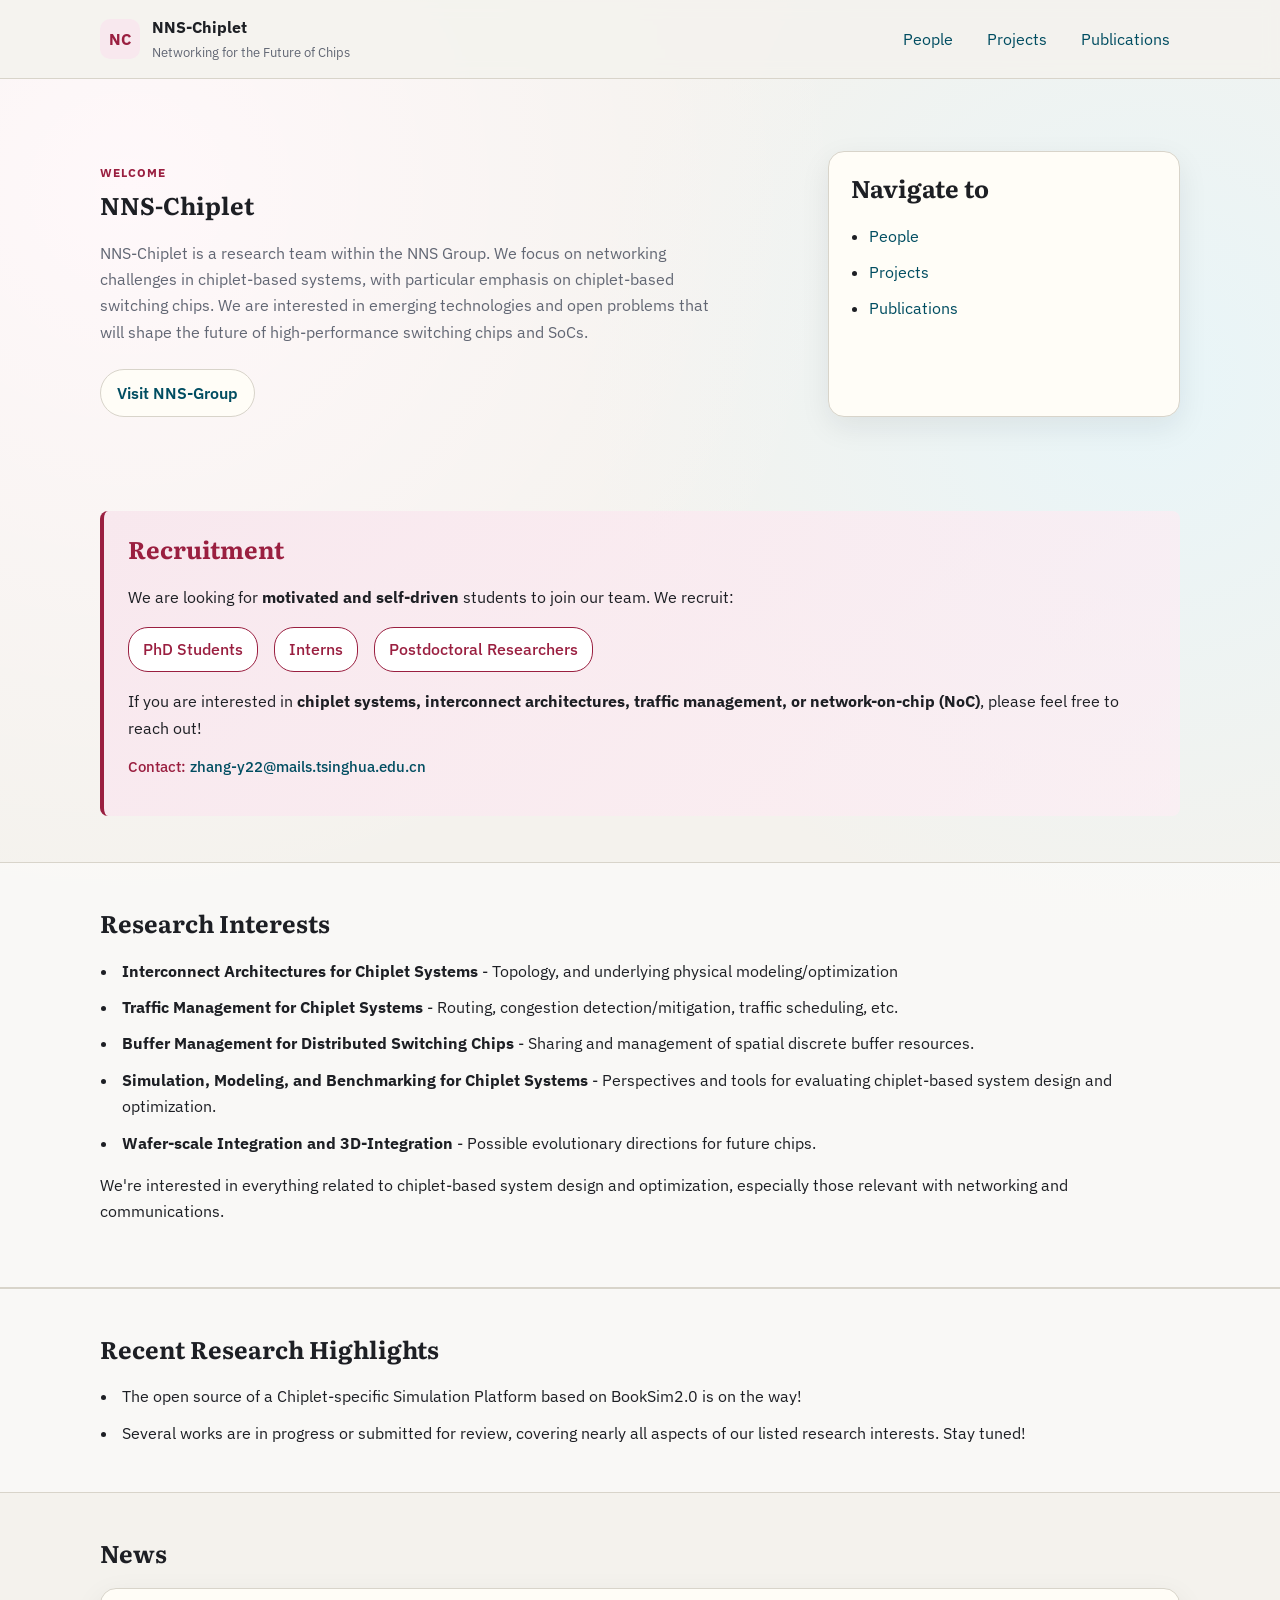
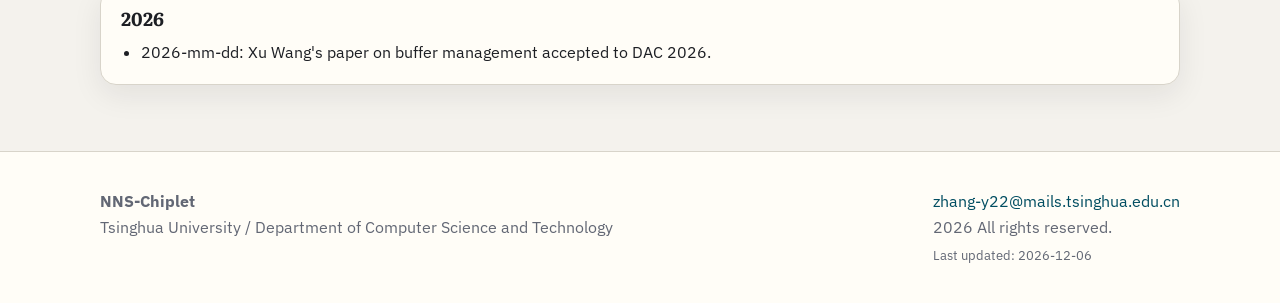
==== index.html @ 7aa0d9e0 "update" ====
<!doctype html>
<html lang="zh-CN">
  <head>
    <meta charset="UTF-8" />
    <meta name="viewport" content="width=device-width, initial-scale=1.0" />
    <title>NNS-Chiplet | Home</title>
    <meta name="description" content="Mainpage for NNS group, Chiplet team" />
    <link rel="preconnect" href="https://fonts.googleapis.com" />
    <link rel="preconnect" href="https://fonts.gstatic.com" crossorigin />
    <link
      href="https://fonts.googleapis.com/css2?family=IBM+Plex+Sans:wght@300;400;500;700&family=Literata:opsz,wght@7..72,500;7..72,700&display=swap"
      rel="stylesheet"
    />
    <link rel="stylesheet" href="./assets/css/style.css" />
  </head>
  <body data-page="home">
    <header class="site-header">
      <div class="wrap nav-wrap">
        <a class="brand" href="./index.html">
          <span class="brand-mark">NC</span>
          <span class="brand-text">
            <strong>NNS-Chiplet</strong>
            <small>Networking for the Future of Chips</small>
          </span>
        </a>

        <nav class="main-nav" aria-label="主导航">
          <a href="./people.html">People</a>
          <a href="./projects.html">Projects</a>
          <a href="./publications.html">Publications</a>
        </nav>
      </div>
    </header>

    <main>
      <section class="hero">
        <div class="wrap hero-grid">
          <div>
            <p class="eyebrow">Welcome</p>
            <h1>NNS-Chiplet</h1>
            <p class="lead">
              NNS-Chiplet is a research team within the NNS Group. We focus on networking challenges in chiplet-based systems, with particular emphasis on chiplet-based switching chips. We are interested in emerging technologies and open problems that will shape the future of high-performance switching chips and SoCs.
            </p>
            <div class="hero-actions">
              <!-- <a class="btn btn-solid" href="./projects.html">查看项目</a> -->
              <a class="btn btn-ghost" href="http://nns.cs.tsinghua.edu.cn/">Visit NNS-Group</a>
            </div>
          </div>
          <aside class="hero-card">
            <h2>Navigate to</h2>
            <ul class="quick-links">
              <li><a href="./people.html">People</a></li>
              <li><a href="./projects.html">Projects</a></li>
              <li><a href="./publications.html">Publications</a></li>
            </ul>
          </aside>
        </div>
      </section>

      <section class="panel">
        <div class="wrap recruitment-banner">
          <h2>Recruitment</h2>
          <p>We are looking for <strong>motivated and self-driven</strong> students to join our team. We recruit:</p>
          <ul class="recruitment-list">
            <li>PhD Students</li>
            <li>Interns</li>
            <li>Postdoctoral Researchers</li>
          </ul>
          <p>If you are interested in <strong>chiplet systems, interconnect architectures, traffic management, or network-on-chip (NoC)</strong>, please feel free to reach out!</p>
          <p class="recruitment-contact">Contact: <a href="mailto:zhang-y22@mails.tsinghua.edu.cn">zhang-y22@mails.tsinghua.edu.cn</a></p>
        </div>
      </section>
      
      <section class="panel alt">
        <div class="wrap">
          <h2>Research Interests</h2>
          <ul id="research-interests" class="item-list"></ul>
          <p class="panel-note">We're interested in everything related to chiplet-based system design and optimization, especially those relevant with networking and communications.</p>
        </div>
      </section>

      <section class="panel alt">
        <div class="wrap">
          <h2>Recent Research Highlights</h2>
          <ul id="research-highlights" class="item-list"></ul>
        </div>
      </section>

      <section class="panel">
        <div class="wrap">
          <h2>News</h2>
          <div id="news-by-year" class="news-grid"></div>
        </div>
      </section>
    </main>

    <footer class="site-footer">
      <div class="wrap footer-grid">
        <p>
          <strong>NNS-Chiplet</strong><br />
          Tsinghua University / Department of Computer Science and Technology
        </p>
        <p>
          <a href="mailto:zhang-y22@mails.tsinghua.edu.cn">zhang-y22@mails.tsinghua.edu.cn</a><br />
          <span id="copyright-year"></span> All rights reserved.<br />
          <span class="footer-muted">Last updated: <span id="last-modified"></span></span>
        </p>
      </div>
    </footer>

    <script src="./assets/js/data.js"></script>
    <script src="./assets/js/site.js"></script>
  </body>
</html>
---- assets/css/style.css ----
:root {
  --bg: #f4f2ed;
  --paper: #fffdf7;
  --ink: #1d1f24;
  --muted: #626774;
  --line: #d8d4ca;
  --brand: #9a1f40;
  --brand-soft: #f8e8ee;
  --accent: #004d61;
  --radius: 16px;
  --shadow: 0 10px 30px rgba(29, 31, 36, 0.08);
}

* {
  box-sizing: border-box;
}

html,
body {
  margin: 0;
  padding: 0;
}

body {
  font-family: "IBM Plex Sans", "Segoe UI", sans-serif;
  color: var(--ink);
  line-height: 1.65;
  background:
    radial-gradient(circle at 10% 10%, #fff8fa 0, transparent 35%),
    radial-gradient(circle at 90% 20%, #e8f5f8 0, transparent 30%),
    var(--bg);
}

h1,
h2,
h3 {
  font-family: "Literata", Georgia, serif;
  line-height: 1.2;
  margin-top: 0;
}

a {
  color: var(--accent);
  text-decoration: none;
}

a:hover {
  text-decoration: underline;
}

.wrap {
  width: min(1080px, 92vw);
  margin: 0 auto;
}

.site-header {
  position: sticky;
  top: 0;
  z-index: 5;
  backdrop-filter: blur(8px);
  background: rgba(244, 242, 237, 0.84);
  border-bottom: 1px solid var(--line);
}

.nav-wrap {
  display: flex;
  align-items: center;
  justify-content: space-between;
  min-height: 78px;
  gap: 18px;
}

.brand {
  display: flex;
  gap: 12px;
  align-items: center;
  text-decoration: none;
  color: inherit;
}

.brand-mark {
  width: 40px;
  height: 40px;
  border-radius: 10px;
  display: grid;
  place-items: center;
  background: var(--brand-soft);
  color: var(--brand);
  font-weight: 700;
}

.brand-text {
  display: grid;
  gap: 1px;
}

.brand-text small {
  color: var(--muted);
}

.main-nav {
  display: flex;
  flex-wrap: wrap;
  gap: 14px;
}

.main-nav a {
  padding: 5px 10px;
  border-radius: 999px;
  transition: all 0.2s ease;
}

.main-nav a[aria-current="page"],
.main-nav a:hover {
  background: var(--paper);
  text-decoration: none;
}

.hero {
  padding: 72px 0 48px;
}

.hero-grid {
  display: grid;
  grid-template-columns: 2fr 1fr;
  gap: 24px;
}

.eyebrow {
  color: var(--brand);
  letter-spacing: 0.08em;
  text-transform: uppercase;
  font-size: 12px;
  margin-bottom: 8px;
  font-weight: 700;
}

.lead {
  color: var(--muted);
  max-width: 62ch;
}

.hero-actions {
  margin-top: 24px;
  display: flex;
  flex-wrap: wrap;
  gap: 12px;
}

.btn {
  display: inline-block;
  border-radius: 999px;
  padding: 10px 16px;
  font-weight: 600;
  text-decoration: none;
}

.btn-solid {
  color: #ffffff;
  background: var(--brand);
}

.btn-ghost {
  color: var(--accent);
  border: 1px solid var(--line);
  background: var(--paper);
}

.hero-card {
  background: var(--paper);
  border: 1px solid var(--line);
  border-radius: var(--radius);
  box-shadow: var(--shadow);
  padding: 22px;
}

.quick-links {
  margin: 0;
  padding-left: 18px;
  display: grid;
  gap: 10px;
}

.panel {
  padding: 46px 0;
}

.panel.alt {
  background: rgba(255, 255, 255, 0.45);
  border-top: 1px solid var(--line);
  border-bottom: 1px solid var(--line);
}

.item-list,
.logo-list {
  margin: 0;
  padding-left: 18px;
  display: grid;
  gap: 10px;
}

.item-list li,
.logo-list li {
  padding-left: 4px;
}

.news-grid,
.people-groups {
  display: grid;
  gap: 22px;
}

.news-year,
.people-group {
  background: var(--paper);
  border: 1px solid var(--line);
  border-radius: var(--radius);
  box-shadow: var(--shadow);
  padding: 18px 20px;
}

.news-year h3,
.people-group h2 {
  margin-bottom: 10px;
}

.news-year ul,
.people-group ul {
  margin: 0;
  padding-left: 20px;
  display: grid;
  gap: 8px;
}

.subpage-main {
  min-height: calc(100vh - 160px);
}

.subpage-hero {
  padding: 52px 0 18px;
}

.site-footer {
  margin-top: 20px;
  border-top: 1px solid var(--line);
  background: var(--paper);
}

.footer-muted {
  font-size: 0.8rem;
  color: var(--muted);
}

.footer-grid {
  padding: 20px 0;
  display: flex;
  flex-wrap: wrap;
  justify-content: space-between;
  gap: 12px;
  color: var(--muted);
}

@media (max-width: 860px) {
  .hero-grid {
    grid-template-columns: 1fr;
  }

  .nav-wrap {
    align-items: flex-start;
    padding: 12px 0;
    flex-direction: column;
  }
}

/* People cards */
.people-list {
  list-style: none;
  padding: 0;
  margin: 0;
  display: flex;
  flex-direction: column;
  gap: 20px;
}

.person-card {
  display: flex;
  align-items: center;
  gap: 20px;
}

.person-photo {
  width: 80px;
  height: 80px;
  object-fit: cover;
  border-radius: 50%;
  border: 2px solid var(--line);
  flex-shrink: 0;
}

.person-info {
  display: flex;
  flex-direction: column;
  gap: 4px;
}

.person-info a {
  display: block;
  font-weight: 500;
}

.person-role {
  display: block;
  font-size: 0.875rem;
  color: var(--muted);
}

/* Publications */
.pub-list {
  list-style: disc;
  padding-left: 1.25rem;
  display: flex;
  flex-direction: column;
  gap: 20px;
}

.pub-item {
  display: flex;
  flex-direction: column;
  gap: 4px;
}

.pub-title {
  font-weight: 700;
  color: var(--ink);
}

.pub-authors {
  font-size: 0.9rem;
  color: var(--muted);
}

.pub-venue {
  font-size: 0.9rem;
  color: var(--muted);
}

.pub-actions {
  display: flex;
  gap: 8px;
  margin-top: 4px;
  flex-wrap: wrap;
}

.pub-btn {
  display: inline-flex;
  align-items: center;
  gap: 4px;
  padding: 3px 10px;
  border: 1.5px solid var(--accent);
  border-radius: 6px;
  font-size: 0.8rem;
  color: var(--accent);
  text-decoration: none;
  transition: background 0.15s, color 0.15s;
}

.pub-btn:hover {
  background: var(--accent);
  color: #fff;
  text-decoration: none;
}

/* Hero logo */
.hero-logo {
  max-height: 48px;
  max-width: 160px;
  width: auto;
  display: block;
  margin-bottom: 16px;
  border-radius: 6px;
  object-fit: contain;
}

/* Brand logo in header */
.brand-logo {
  height: 48px;
  width: auto;
  object-fit: contain;
  display: block;
}

/* Recruitment section */
.recruitment-banner {
  background: linear-gradient(135deg, var(--brand-soft) 0%, rgba(255, 237, 245, 0.6) 100%);
  border-left: 4px solid var(--brand);
  padding: 24px;
  border-radius: 8px;
}

.recruitment-banner h2 {
  color: var(--brand);
  margin-top: 0;
}

.recruitment-banner p {
  margin: 12px 0;
  line-height: 1.7;
}

.recruitment-list {
  list-style: none;
  padding-left: 0;
  display: flex;
  flex-wrap: wrap;
  gap: 16px;
  margin: 16px 0;
}

.recruitment-list li {
  background: white;
  border: 1px solid var(--brand);
  color: var(--brand);
  padding: 8px 14px;
  border-radius: 20px;
  font-weight: 500;
}

.recruitment-contact {
  font-size: 0.95rem;
  color: var(--brand);
  font-weight: 500;
}
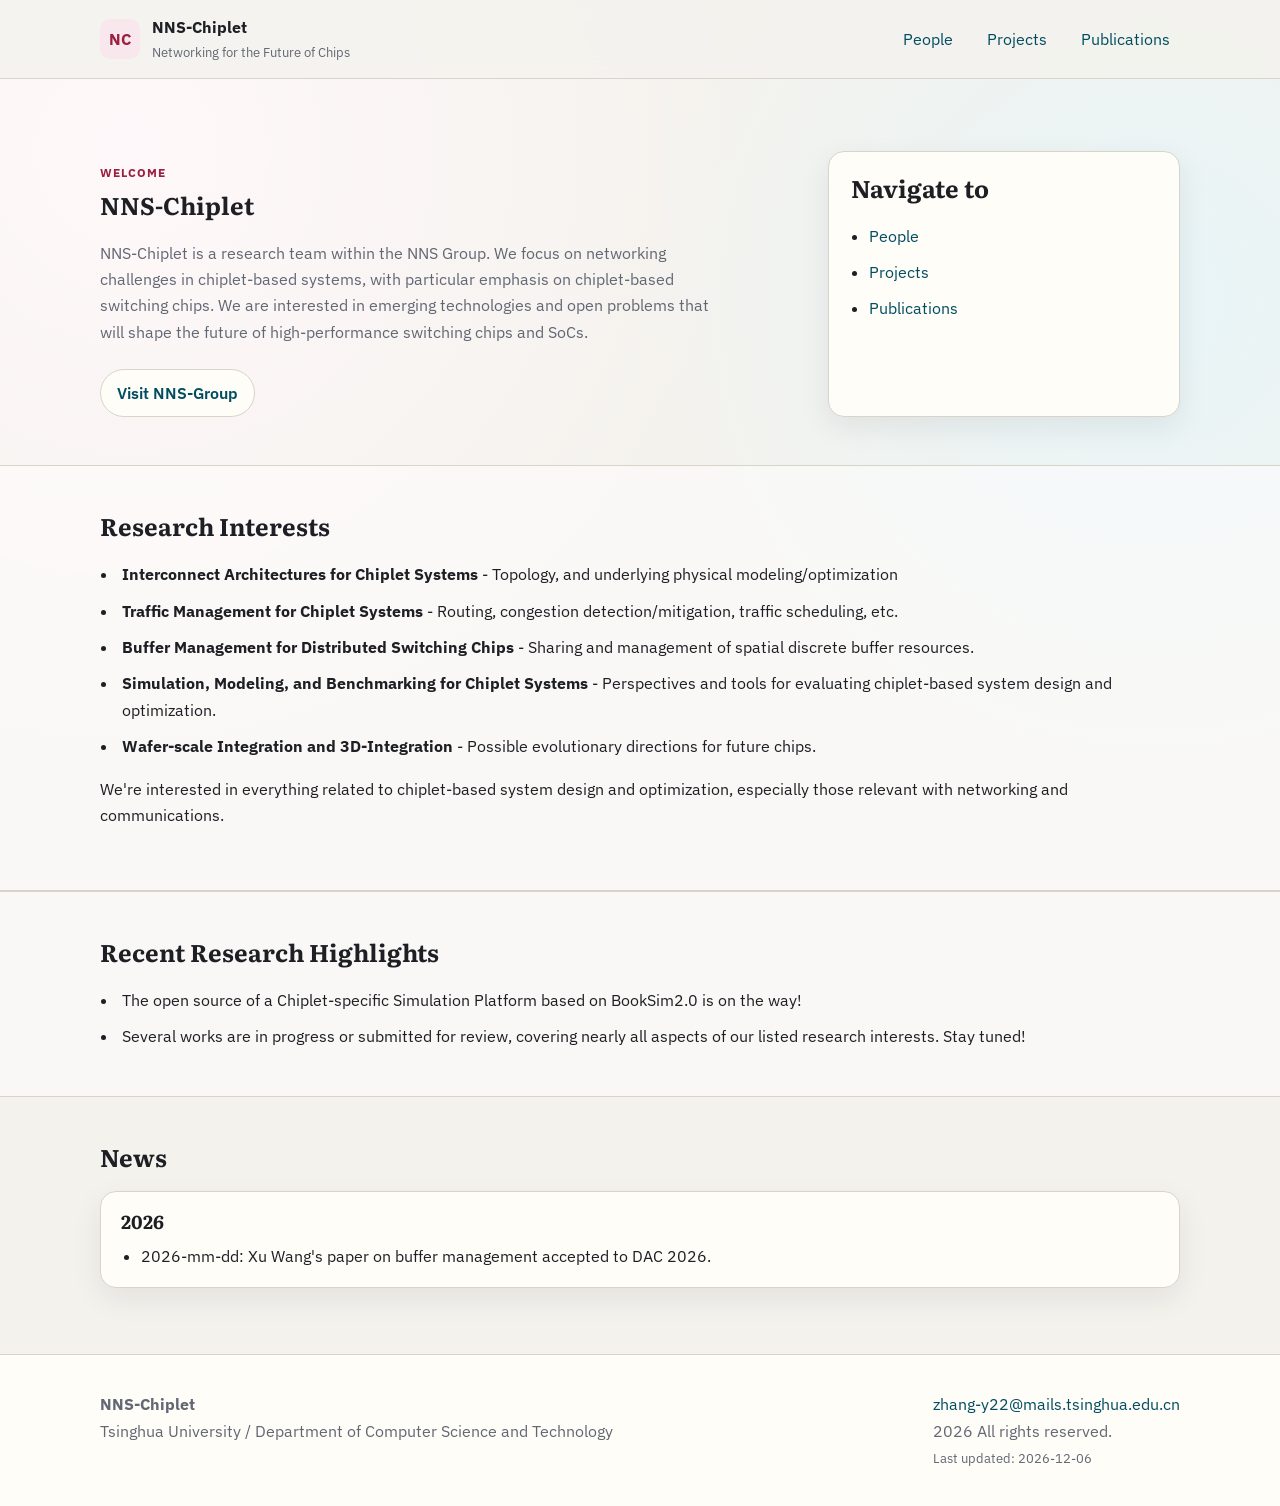
==== commit 305e3305: "update" ====
--- a/index.html
+++ b/index.html
@@ -57,7 +57,7 @@
         </div>
       </section>
 
-      <section class="panel">
+      <!-- <section class="panel">
         <div class="wrap recruitment-banner">
           <h2>Recruitment</h2>
           <p>We are looking for <strong>motivated and self-driven</strong> students to join our team. We recruit:</p>
@@ -69,7 +69,7 @@
           <p>If you are interested in <strong>chiplet systems, interconnect architectures, traffic management, or network-on-chip (NoC)</strong>, please feel free to reach out!</p>
           <p class="recruitment-contact">Contact: <a href="mailto:zhang-y22@mails.tsinghua.edu.cn">zhang-y22@mails.tsinghua.edu.cn</a></p>
         </div>
-      </section>
+      </section> -->
       
       <section class="panel alt">
         <div class="wrap">
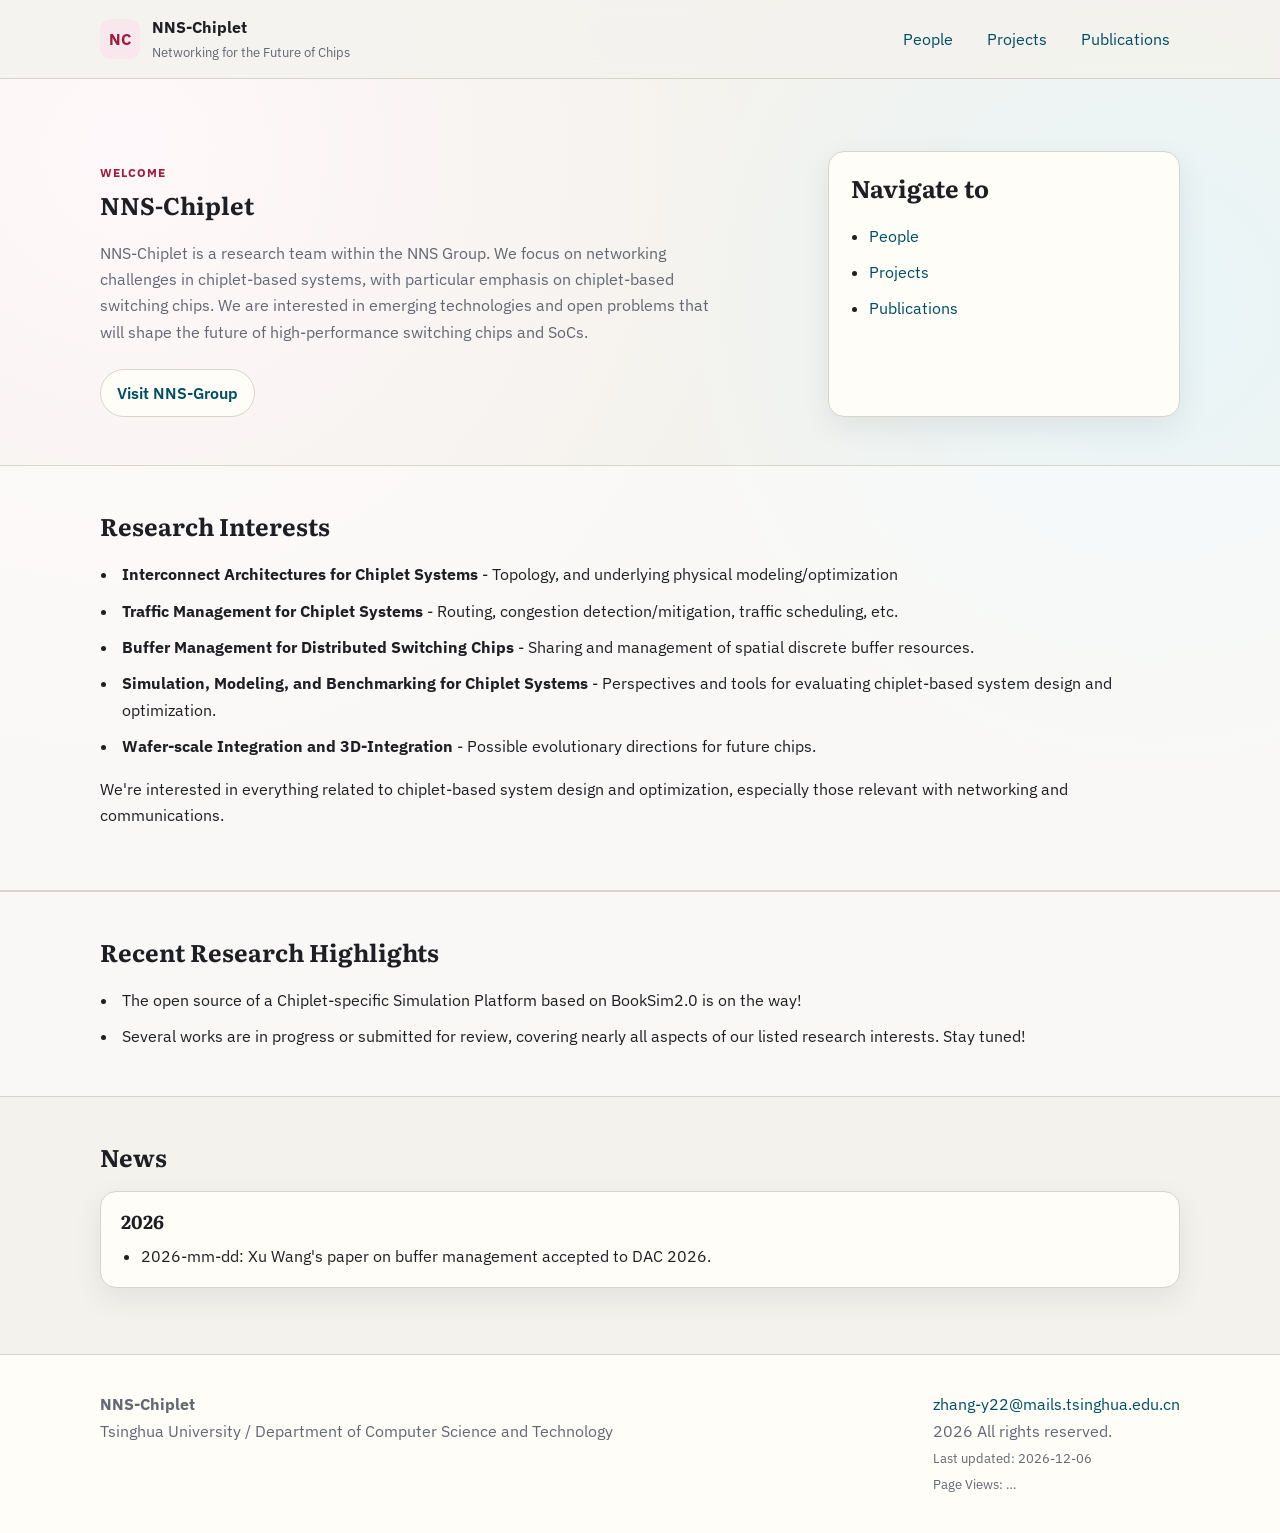
==== commit 163e1168: "add page view count" ====
--- a/index.html
+++ b/index.html
@@ -103,12 +103,22 @@
         <p>
           <a href="mailto:zhang-y22@mails.tsinghua.edu.cn">zhang-y22@mails.tsinghua.edu.cn</a><br />
           <span id="copyright-year"></span> All rights reserved.<br />
-          <span class="footer-muted">Last updated: <span id="last-modified"></span></span>
+          <span class="footer-muted">Last updated: <span id="last-modified"></span></span><br />
+          <span class="footer-muted">Page Views: <span id="page-views">…</span></span>
         </p>
       </div>
     </footer>
 
     <script src="./assets/js/data.js"></script>
     <script src="./assets/js/site.js"></script>
+    <script>
+      fetch("https://api.countapi.xyz/hit/nns-chiplet.github.io/visits")
+        .then(function(r){ return r.json(); })
+        .then(function(data){
+          var el = document.getElementById("page-views");
+          if (el) el.textContent = data.value.toLocaleString();
+        })
+        .catch(function(){ /* 网络不可达时静默失败 */ });
+    </script>
   </body>
 </html>
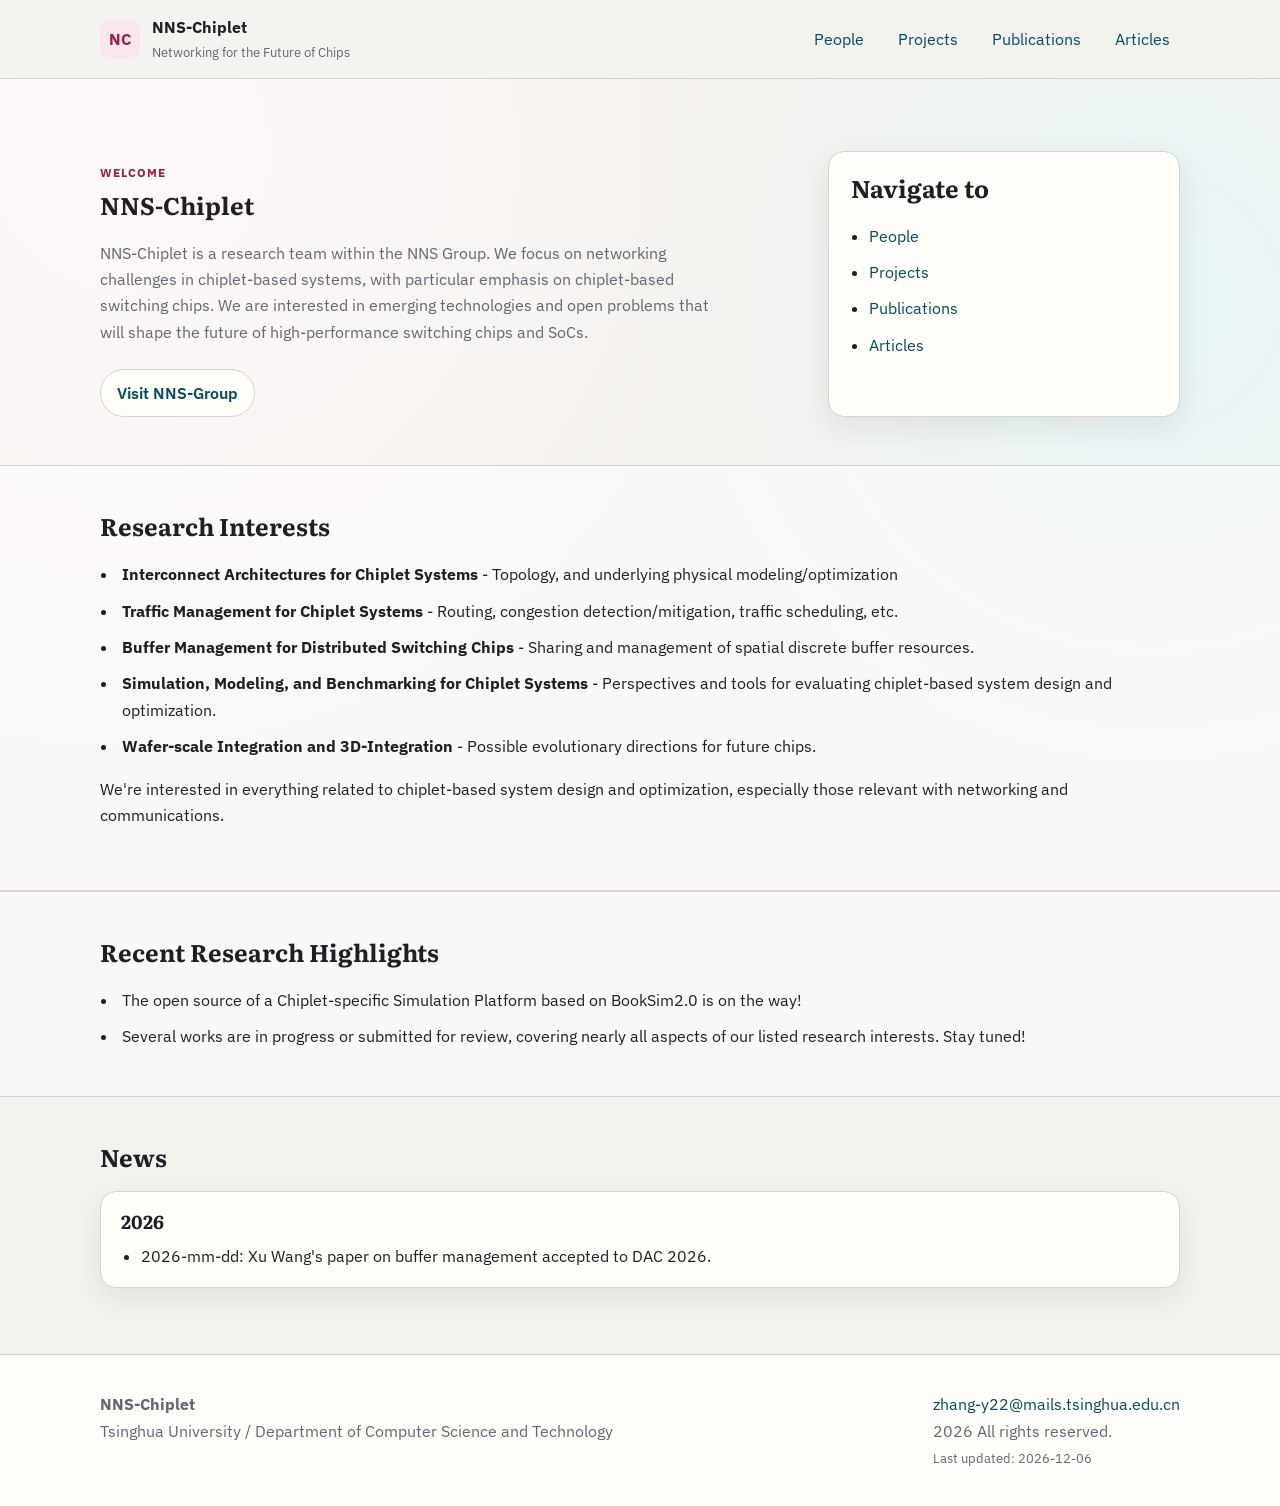
==== commit 3a331a62: "article" ====
--- a/index.html
+++ b/index.html
@@ -28,6 +28,7 @@
           <a href="./people.html">People</a>
           <a href="./projects.html">Projects</a>
           <a href="./publications.html">Publications</a>
+          <a href="./articles.html">Articles</a>
         </nav>
       </div>
     </header>
@@ -52,6 +53,7 @@
               <li><a href="./people.html">People</a></li>
               <li><a href="./projects.html">Projects</a></li>
               <li><a href="./publications.html">Publications</a></li>
+              <li><a href="./articles.html">Articles</a></li>
             </ul>
           </aside>
         </div>
@@ -103,22 +105,12 @@
         <p>
           <a href="mailto:zhang-y22@mails.tsinghua.edu.cn">zhang-y22@mails.tsinghua.edu.cn</a><br />
           <span id="copyright-year"></span> All rights reserved.<br />
-          <span class="footer-muted">Last updated: <span id="last-modified"></span></span><br />
-          <span class="footer-muted">Page Views: <span id="page-views">…</span></span>
+          <span class="footer-muted">Last updated: <span id="last-modified"></span></span>
         </p>
       </div>
     </footer>
 
     <script src="./assets/js/data.js"></script>
     <script src="./assets/js/site.js"></script>
-    <script>
-      fetch("https://api.countapi.xyz/hit/nns-chiplet.github.io/visits")
-        .then(function(r){ return r.json(); })
-        .then(function(data){
-          var el = document.getElementById("page-views");
-          if (el) el.textContent = data.value.toLocaleString();
-        })
-        .catch(function(){ /* 网络不可达时静默失败 */ });
-    </script>
   </body>
 </html>
--- a/assets/css/style.css
+++ b/assets/css/style.css
@@ -430,3 +430,36 @@
   color: var(--brand);
   font-weight: 500;
 }
+
+/* Articles page */
+.article-stack {
+  display: grid;
+  gap: 24px;
+}
+
+.article-entry {
+  background: var(--paper);
+  border: 1px solid var(--line);
+  border-radius: var(--radius);
+  box-shadow: var(--shadow);
+  padding: 20px;
+}
+
+.article-entry h2 {
+  margin-bottom: 6px;
+}
+
+.article-entry h2 a {
+  color: var(--ink);
+}
+
+.article-meta {
+  margin: 0 0 10px;
+  color: var(--muted);
+}
+
+.article-raw-link {
+  display: inline-block;
+  margin-right: 12px;
+  font-size: 0.9rem;
+}
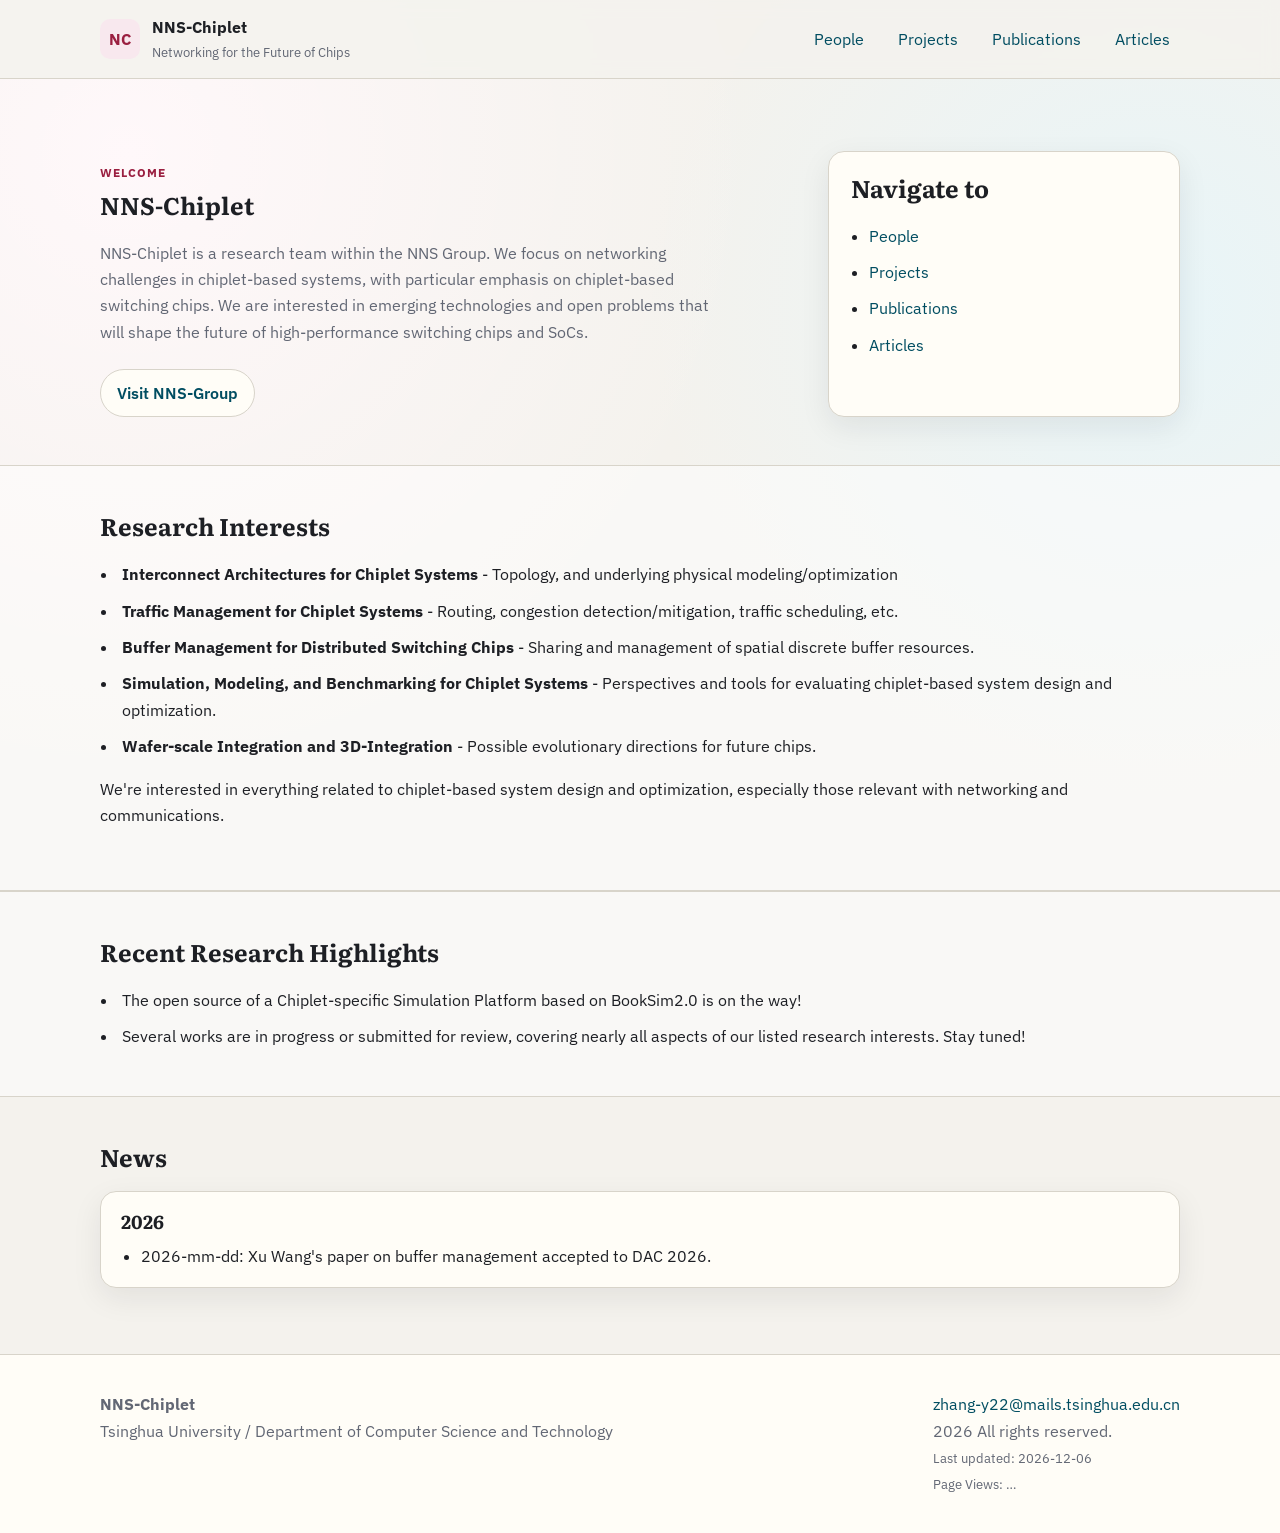
==== commit 38c468b4: "Merge branch 'main' of https://github.com/zhang12574/NNS-Chiplet.github.io" ====
--- a/index.html
+++ b/index.html
@@ -105,12 +105,22 @@
         <p>
           <a href="mailto:zhang-y22@mails.tsinghua.edu.cn">zhang-y22@mails.tsinghua.edu.cn</a><br />
           <span id="copyright-year"></span> All rights reserved.<br />
-          <span class="footer-muted">Last updated: <span id="last-modified"></span></span>
+          <span class="footer-muted">Last updated: <span id="last-modified"></span></span><br />
+          <span class="footer-muted">Page Views: <span id="page-views">…</span></span>
         </p>
       </div>
     </footer>
 
     <script src="./assets/js/data.js"></script>
     <script src="./assets/js/site.js"></script>
+    <script>
+      fetch("https://api.countapi.xyz/hit/nns-chiplet.github.io/visits")
+        .then(function(r){ return r.json(); })
+        .then(function(data){
+          var el = document.getElementById("page-views");
+          if (el) el.textContent = data.value.toLocaleString();
+        })
+        .catch(function(){ /* 网络不可达时静默失败 */ });
+    </script>
   </body>
 </html>
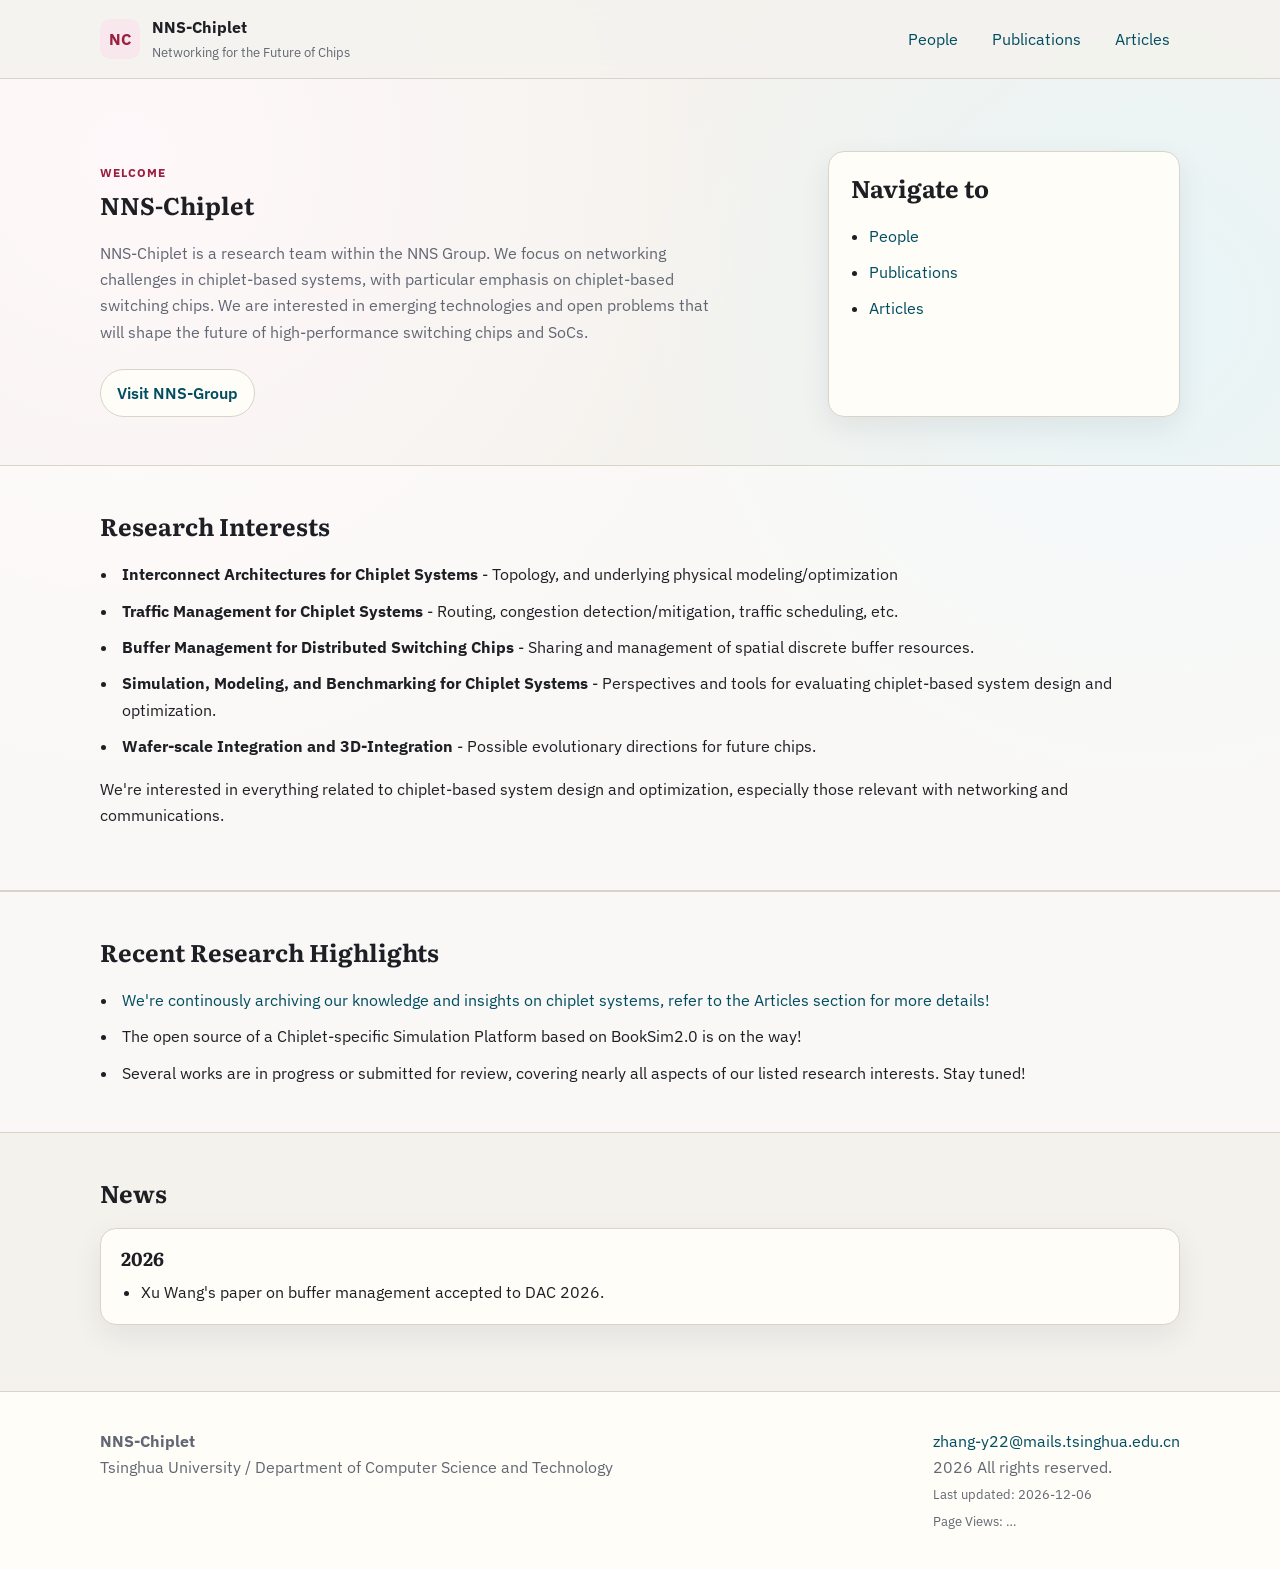
==== commit 860355dc: "update" ====
--- a/index.html
+++ b/index.html
@@ -26,7 +26,6 @@
 
         <nav class="main-nav" aria-label="主导航">
           <a href="./people.html">People</a>
-          <a href="./projects.html">Projects</a>
           <a href="./publications.html">Publications</a>
           <a href="./articles.html">Articles</a>
         </nav>
@@ -43,7 +42,6 @@
               NNS-Chiplet is a research team within the NNS Group. We focus on networking challenges in chiplet-based systems, with particular emphasis on chiplet-based switching chips. We are interested in emerging technologies and open problems that will shape the future of high-performance switching chips and SoCs.
             </p>
             <div class="hero-actions">
-              <!-- <a class="btn btn-solid" href="./projects.html">查看项目</a> -->
               <a class="btn btn-ghost" href="http://nns.cs.tsinghua.edu.cn/">Visit NNS-Group</a>
             </div>
           </div>
@@ -51,7 +49,6 @@
             <h2>Navigate to</h2>
             <ul class="quick-links">
               <li><a href="./people.html">People</a></li>
-              <li><a href="./projects.html">Projects</a></li>
               <li><a href="./publications.html">Publications</a></li>
               <li><a href="./articles.html">Articles</a></li>
             </ul>
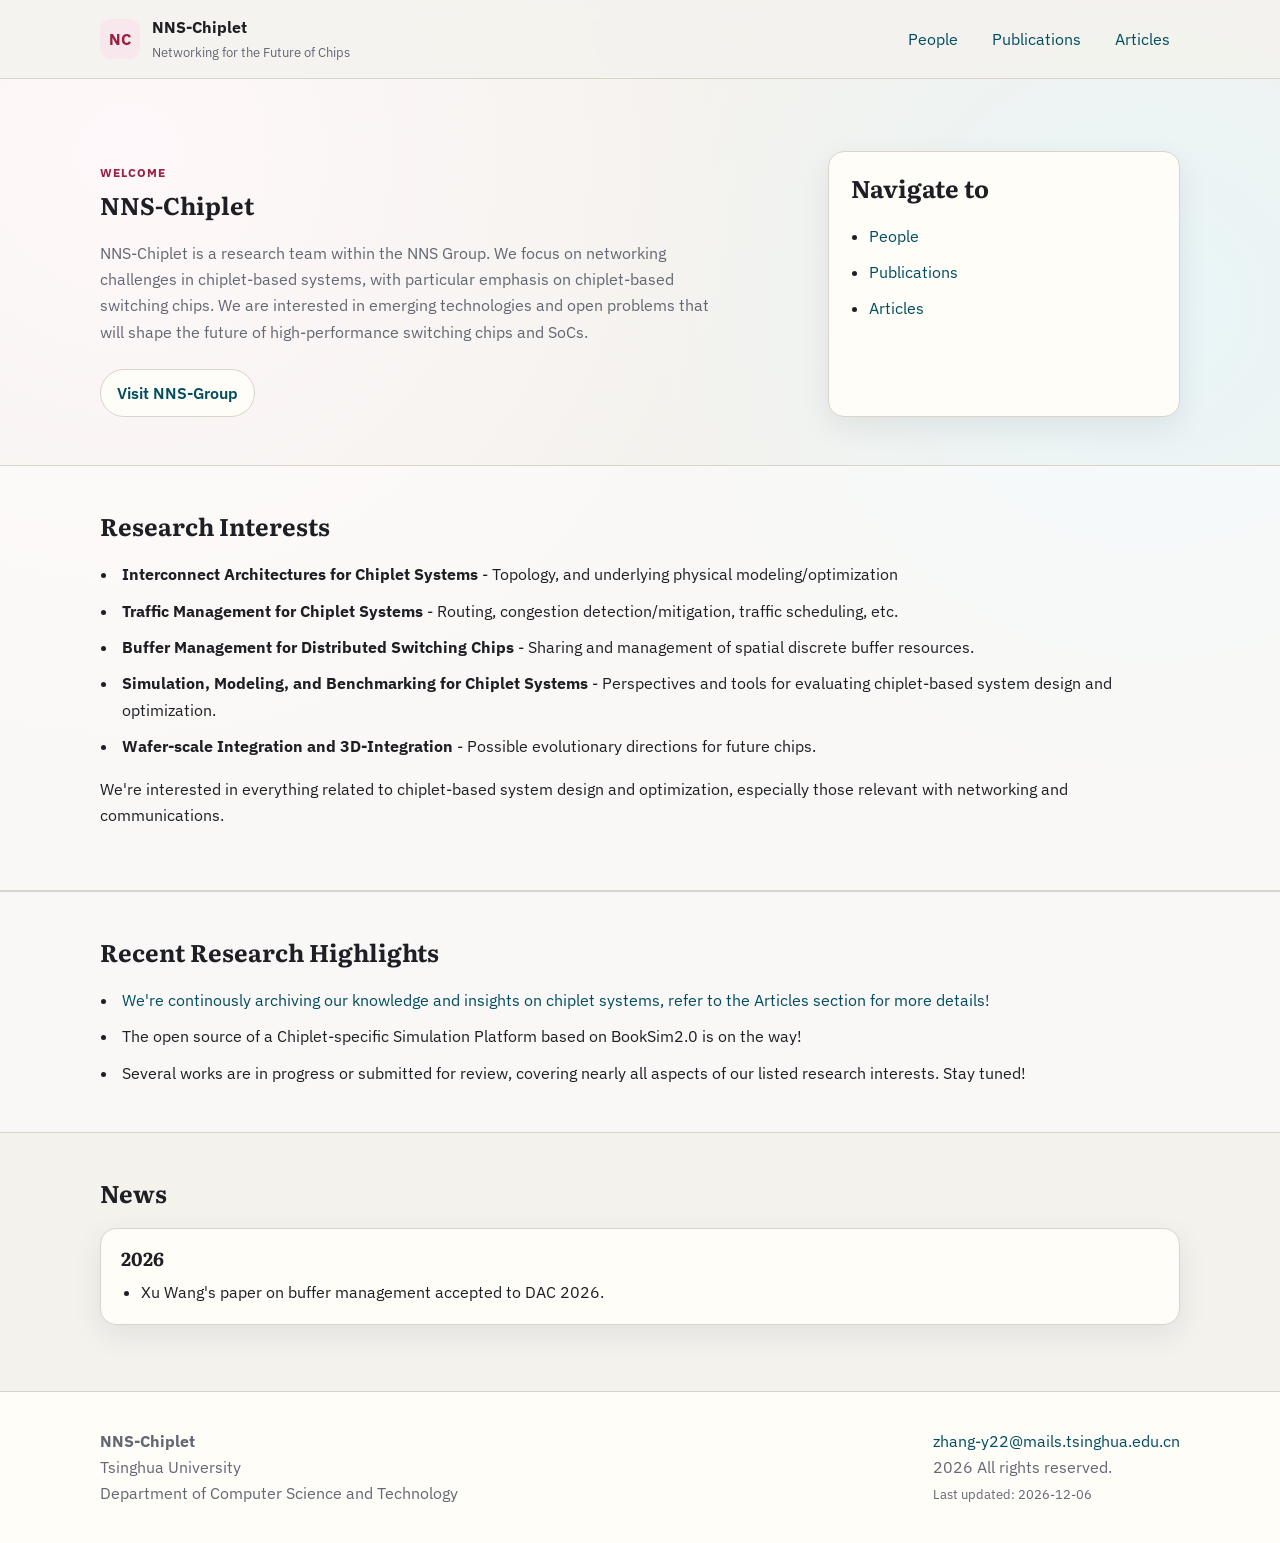
==== commit fd839b24: "before modify" ====
--- a/index.html
+++ b/index.html
@@ -97,13 +97,14 @@
       <div class="wrap footer-grid">
         <p>
           <strong>NNS-Chiplet</strong><br />
-          Tsinghua University / Department of Computer Science and Technology
+          Tsinghua University <br />
+          Department of Computer Science and Technology
         </p>
         <p>
           <a href="mailto:zhang-y22@mails.tsinghua.edu.cn">zhang-y22@mails.tsinghua.edu.cn</a><br />
           <span id="copyright-year"></span> All rights reserved.<br />
           <span class="footer-muted">Last updated: <span id="last-modified"></span></span><br />
-          <span class="footer-muted">Page Views: <span id="page-views">…</span></span>
+          <!-- <span class="footer-muted">Page Views: <span id="page-views">…</span></span> -->
         </p>
       </div>
     </footer>
@@ -111,7 +112,7 @@
     <script src="./assets/js/data.js"></script>
     <script src="./assets/js/site.js"></script>
     <script>
-      fetch("https://api.countapi.xyz/hit/nns-chiplet.github.io/visits")
+      fetch("https://api.countapi.xyz/hit/zhang12574.github.io/visits")
         .then(function(r){ return r.json(); })
         .then(function(data){
           var el = document.getElementById("page-views");
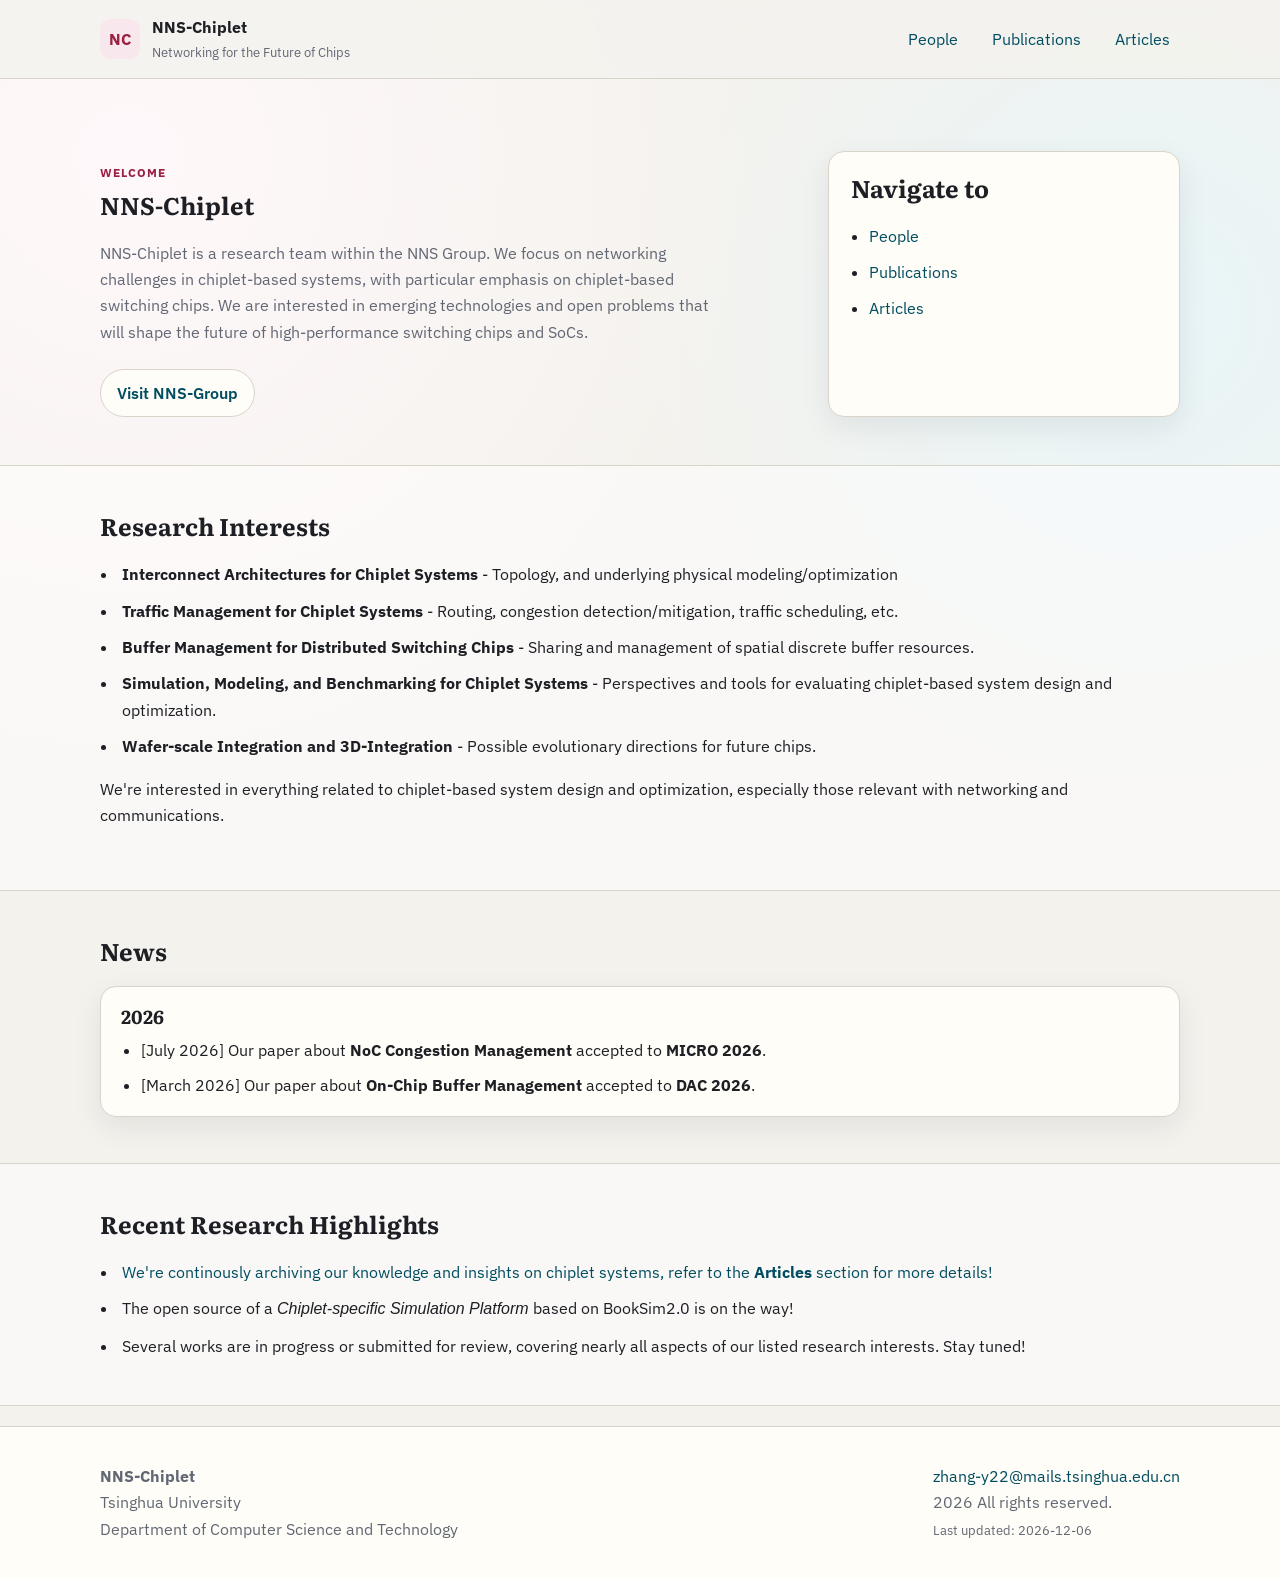
==== commit 242cc193: "update" ====
--- a/index.html
+++ b/index.html
@@ -42,7 +42,7 @@
               NNS-Chiplet is a research team within the NNS Group. We focus on networking challenges in chiplet-based systems, with particular emphasis on chiplet-based switching chips. We are interested in emerging technologies and open problems that will shape the future of high-performance switching chips and SoCs.
             </p>
             <div class="hero-actions">
-              <a class="btn btn-ghost" href="http://nns.cs.tsinghua.edu.cn/">Visit NNS-Group</a>
+              <a class="btn btn-ghost" href="https://nns-research-group.github.io/">Visit NNS-Group</a>
             </div>
           </div>
           <aside class="hero-card">
@@ -78,13 +78,6 @@
         </div>
       </section>
 
-      <section class="panel alt">
-        <div class="wrap">
-          <h2>Recent Research Highlights</h2>
-          <ul id="research-highlights" class="item-list"></ul>
-        </div>
-      </section>
-
       <section class="panel">
         <div class="wrap">
           <h2>News</h2>
@@ -92,6 +85,13 @@
         </div>
       </section>
     </main>
+
+    <section class="panel alt">
+      <div class="wrap">
+        <h2>Recent Research Highlights</h2>
+        <ul id="research-highlights" class="item-list"></ul>
+      </div>
+    </section>
 
     <footer class="site-footer">
       <div class="wrap footer-grid">
